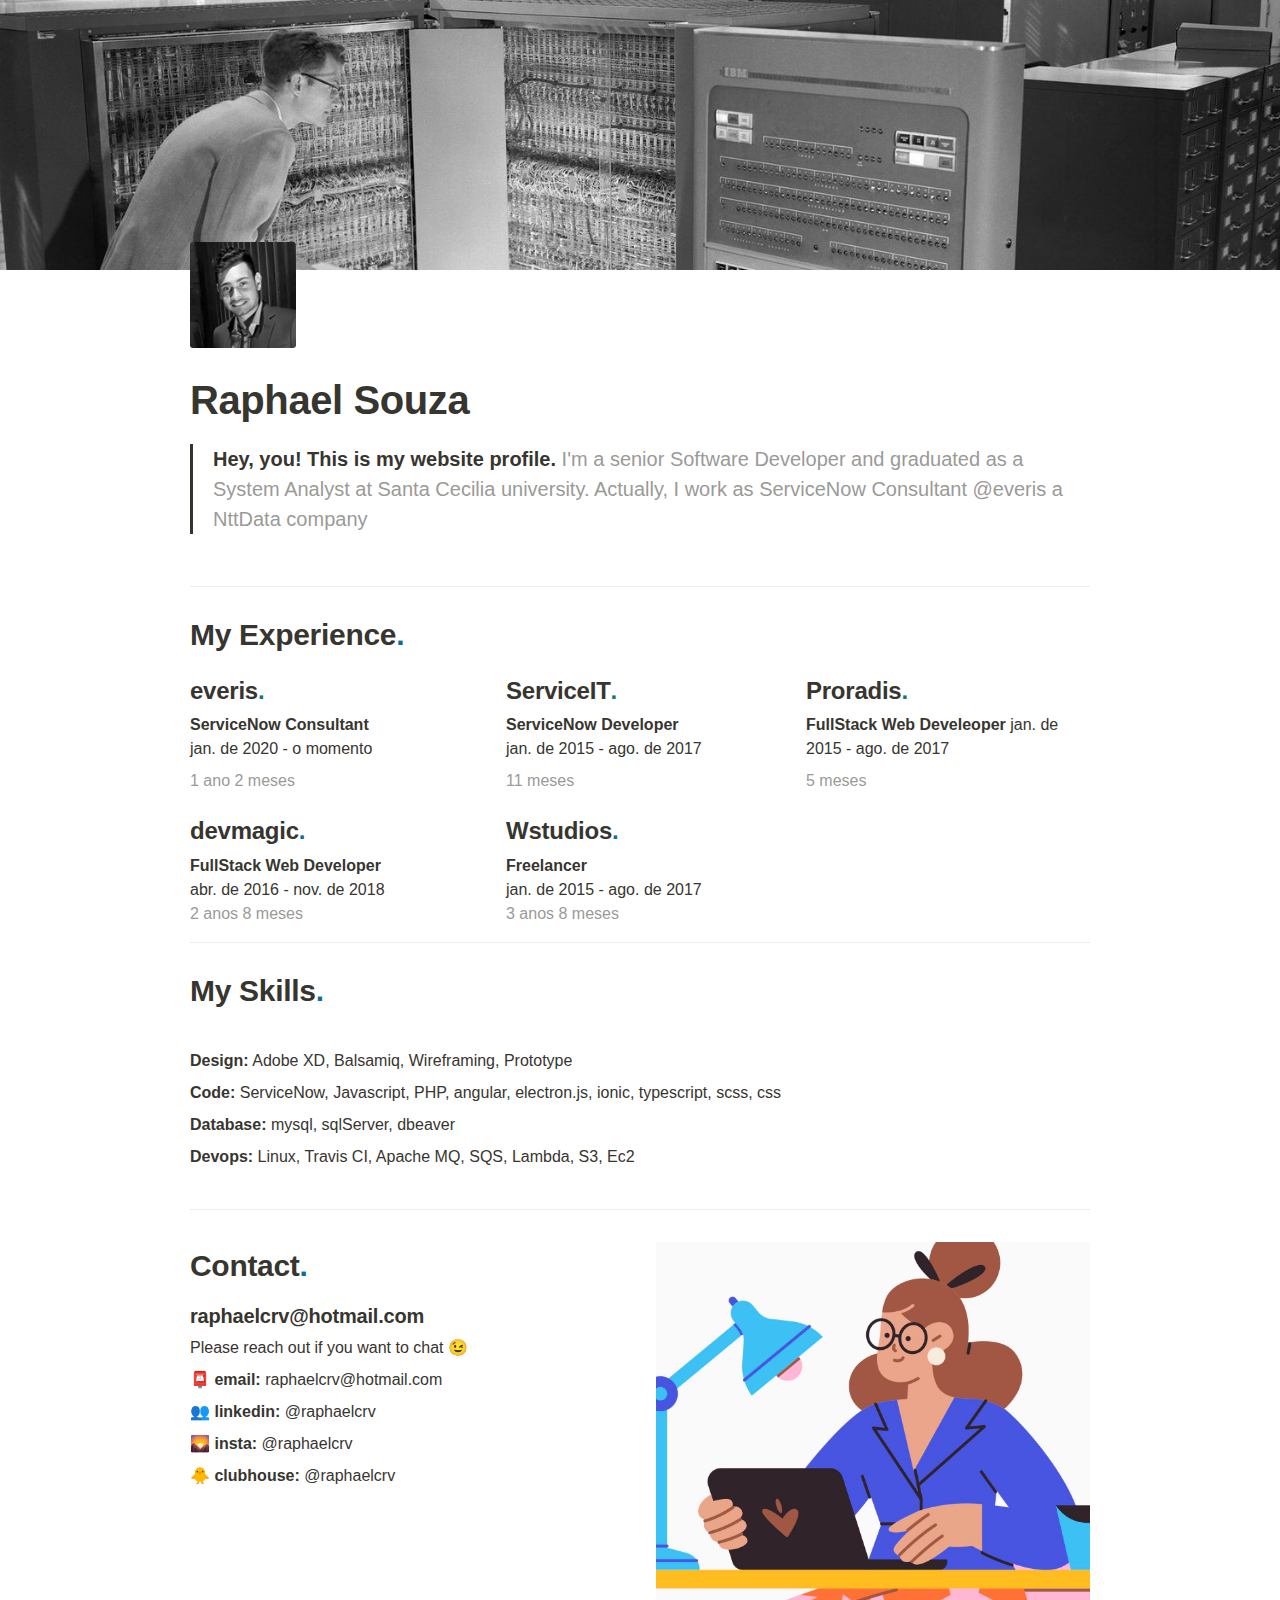
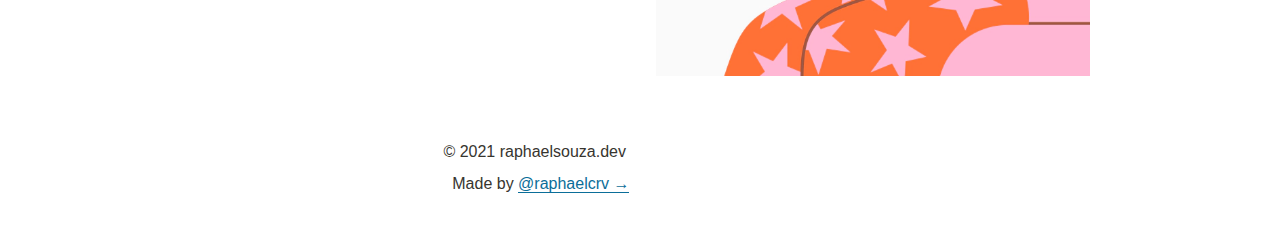
==== index.html @ facdfa5e "initial web portifolio" ====
<html><head><meta http-equiv="Content-Type" content="text/html; charset=utf-8"/><title>Raphael Souza</title><style>
/* webkit printing magic: print all background colors */
html {
	-webkit-print-color-adjust: exact;
}
* {
	box-sizing: border-box;
	-webkit-print-color-adjust: exact;
}

html,
body {
	margin: 0;
	padding: 0;
}
@media only screen {
	body {
		margin: 0 auto;
		/* max-width: 900px; */
		color: rgb(55, 53, 47);
	}
}

body {
	line-height: 1.5;
	white-space: pre-wrap;
}

a,
a.visited {
	color: inherit;
	text-decoration: underline;
}

.pdf-relative-link-path {
	font-size: 80%;
	color: #444;
}

h1,
h2,
h3 {
	letter-spacing: -0.01em;
	line-height: 1.2;
	font-weight: 600;
	margin-bottom: 0;
}

.page-title {
	font-size: 2.5rem;
	font-weight: 700;
	margin-top: 0;
	margin-bottom: 0.75em;
	max-width: 900px;
	margin: 0 auto;
}

h1 {
	font-size: 1.875rem;
	margin-top: 1.875rem;
}

h2 {
	font-size: 1.5rem;
	margin-top: 1.5rem;
}

h3 {
	font-size: 1.25rem;
	margin-top: 1.25rem;
}

.source {
	border: 1px solid #ddd;
	border-radius: 3px;
	padding: 1.5em;
	word-break: break-all;
}

.callout {
	border-radius: 3px;
	padding: 1rem;
}

figure {
	margin: 1.25em 0;
	page-break-inside: avoid;
}

figcaption {
	opacity: 0.5;
	font-size: 85%;
	margin-top: 0.5em;
}

mark {
	background-color: transparent;
}

.indented {
	padding-left: 1.5em;
}

hr {
	background: transparent;
	display: block;
	width: 100%;
	height: 1px;
	visibility: visible;
	border: none;
	border-bottom: 1px solid rgba(55, 53, 47, 0.09);
}

img {
	max-width: 100%;
}

@media only print {
	img {
		max-height: 100vh;
		object-fit: contain;
	}
}

@page {
	margin: 1in;
}

.collection-content {
	font-size: 0.875rem;
}

.column-list {
	display: flex;
	justify-content: space-between;
}

.column {
	padding: 0 1em;
}

.column:first-child {
	padding-left: 0;
}

.column:last-child {
	padding-right: 0;
}

.table_of_contents-item {
	display: block;
	font-size: 0.875rem;
	line-height: 1.3;
	padding: 0.125rem;
}

.table_of_contents-indent-1 {
	margin-left: 1.5rem;
}

.table_of_contents-indent-2 {
	margin-left: 3rem;
}

.table_of_contents-indent-3 {
	margin-left: 4.5rem;
}

.table_of_contents-link {
	text-decoration: none;
	opacity: 0.7;
	border-bottom: 1px solid rgba(55, 53, 47, 0.18);
}

table,
th,
td {
	border: 1px solid rgba(55, 53, 47, 0.09);
	border-collapse: collapse;
}

table {
	border-left: none;
	border-right: none;
}

th,
td {
	font-weight: normal;
	padding: 0.25em 0.5em;
	line-height: 1.5;
	min-height: 1.5em;
	text-align: left;
}

th {
	color: rgba(55, 53, 47, 0.6);
}

ol,
ul {
	margin: 0;
	margin-block-start: 0.6em;
	margin-block-end: 0.6em;
}

li > ol:first-child,
li > ul:first-child {
	margin-block-start: 0.6em;
}

ul > li {
	list-style: disc;
}

ul.to-do-list {
	text-indent: -1.7em;
}

ul.to-do-list > li {
	list-style: none;
}

.to-do-children-checked {
	text-decoration: line-through;
	opacity: 0.375;
}

ul.toggle > li {
	list-style: none;
}

ul {
	padding-inline-start: 1.7em;
}

ul > li {
	padding-left: 0.1em;
}

ol {
	padding-inline-start: 1.6em;
}

ol > li {
	padding-left: 0.2em;
}

.mono ol {
	padding-inline-start: 2em;
}

.mono ol > li {
	text-indent: -0.4em;
}

.toggle {
	padding-inline-start: 0em;
	list-style-type: none;
}

/* Indent toggle children */
.toggle > li > details {
	padding-left: 1.7em;
}

.toggle > li > details > summary {
	margin-left: -1.1em;
}

.selected-value {
	display: inline-block;
	padding: 0 0.5em;
	background: rgba(206, 205, 202, 0.5);
	border-radius: 3px;
	margin-right: 0.5em;
	margin-top: 0.3em;
	margin-bottom: 0.3em;
	white-space: nowrap;
}

.collection-title {
	display: inline-block;
	margin-right: 1em;
}

time {
	opacity: 0.5;
}

.icon {
	display: inline-block;
	max-width: 2.2em;
	max-height: 2.2em;
	text-decoration: none;
	vertical-align: text-bottom;
	margin-right: 0.5em;
}

img.icon {
	border-radius: 3px;
}

.user-icon {
	width: 1.5em;
	height: 1.5em;
	border-radius: 100%;
	margin-right: 0.5rem;
}

.user-icon-inner {
	font-size: 0.8em;
}

.text-icon {
	border: 1px solid #000;
	text-align: center;
}

.page-cover-image {
	display: block;
	object-fit: cover;
	width: 100%;
	height: 30vh;
}

.page-body{
	max-width: 900px;
	margin: 0 auto;
}

.page-header-icon {
	font-size: 3rem;
	margin-bottom: 1rem;
}

.page-header-icon-with-cover {
	margin-top: -0.72em;
	margin-left: 0.07em;
}

.page-header-icon img {
	border-radius: 3px;
}

.link-to-page {
	margin: 1em 0;
	padding: 0;
	border: none;
	font-weight: 500;
}

p > .user {
	opacity: 0.5;
}

td > .user,
td > time {
	white-space: nowrap;
}

input[type="checkbox"] {
	transform: scale(1.5);
	margin-right: 0.6em;
	vertical-align: middle;
}

p {
	margin-top: 0.5em;
	margin-bottom: 0.5em;
}

.image {
	border: none;
	margin: 1.5em 0;
	padding: 0;
	border-radius: 0;
	text-align: center;
}

.code,
code {
	background: rgba(135, 131, 120, 0.15);
	border-radius: 3px;
	padding: 0.2em 0.4em;
	border-radius: 3px;
	font-size: 85%;
	tab-size: 2;
}

code {
	color: #eb5757;
}

.code {
	padding: 1.5em 1em;
}

.code-wrap {
	white-space: pre-wrap;
	word-break: break-all;
}

.code > code {
	background: none;
	padding: 0;
	font-size: 100%;
	color: inherit;
}

blockquote {
	font-size: 1.25em;
	margin: 1em 0;
	padding-left: 1em;
	border-left: 3px solid rgb(55, 53, 47);
}

.bookmark {
	text-decoration: none;
	max-height: 8em;
	padding: 0;
	display: flex;
	width: 100%;
	align-items: stretch;
}

.bookmark-title {
	font-size: 0.85em;
	overflow: hidden;
	text-overflow: ellipsis;
	height: 1.75em;
	white-space: nowrap;
}

.bookmark-text {
	display: flex;
	flex-direction: column;
}

.bookmark-info {
	flex: 4 1 180px;
	padding: 12px 14px 14px;
	display: flex;
	flex-direction: column;
	justify-content: space-between;
}

.bookmark-image {
	width: 33%;
	flex: 1 1 180px;
	display: block;
	position: relative;
	object-fit: cover;
	border-radius: 1px;
}

.bookmark-description {
	color: rgba(55, 53, 47, 0.6);
	font-size: 0.75em;
	overflow: hidden;
	max-height: 4.5em;
	word-break: break-word;
}

.bookmark-href {
	font-size: 0.75em;
	margin-top: 0.25em;
}

.sans { font-family: -apple-system, BlinkMacSystemFont, "Segoe UI", Helvetica, "Apple Color Emoji", Arial, sans-serif, "Segoe UI Emoji", "Segoe UI Symbol"; }
.code { font-family: "SFMono-Regular", Consolas, "Liberation Mono", Menlo, Courier, monospace; }
.serif { font-family: Lyon-Text, Georgia, YuMincho, "Yu Mincho", "Hiragino Mincho ProN", "Hiragino Mincho Pro", "Songti TC", "Songti SC", "SimSun", "Nanum Myeongjo", NanumMyeongjo, Batang, serif; }
.mono { font-family: iawriter-mono, Nitti, Menlo, Courier, monospace; }
.pdf .sans { font-family: Inter, -apple-system, BlinkMacSystemFont, "Segoe UI", Helvetica, "Apple Color Emoji", Arial, sans-serif, "Segoe UI Emoji", "Segoe UI Symbol", 'Twemoji', 'Noto Color Emoji', 'Noto Sans CJK SC', 'Noto Sans CJK KR'; }

.pdf .code { font-family: Source Code Pro, "SFMono-Regular", Consolas, "Liberation Mono", Menlo, Courier, monospace, 'Twemoji', 'Noto Color Emoji', 'Noto Sans Mono CJK SC', 'Noto Sans Mono CJK KR'; }

.pdf .serif { font-family: PT Serif, Lyon-Text, Georgia, YuMincho, "Yu Mincho", "Hiragino Mincho ProN", "Hiragino Mincho Pro", "Songti TC", "Songti SC", "SimSun", "Nanum Myeongjo", NanumMyeongjo, Batang, serif, 'Twemoji', 'Noto Color Emoji', 'Noto Sans CJK SC', 'Noto Sans CJK KR'; }

.pdf .mono { font-family: PT Mono, iawriter-mono, Nitti, Menlo, Courier, monospace, 'Twemoji', 'Noto Color Emoji', 'Noto Sans Mono CJK SC', 'Noto Sans Mono CJK KR'; }

.highlight-default {
}
.highlight-gray {
	color: rgb(155,154,151);
}
.highlight-brown {
	color: rgb(100,71,58);
}
.highlight-orange {
	color: rgb(217,115,13);
}
.highlight-yellow {
	color: rgb(223,171,1);
}
.highlight-teal {
	color: rgb(15,123,108);
}
.highlight-blue {
	color: rgb(11,110,153);
}
.highlight-purple {
	color: rgb(105,64,165);
}
.highlight-pink {
	color: rgb(173,26,114);
}
.highlight-red {
	color: rgb(224,62,62);
}
.highlight-gray_background {
	background: rgb(235,236,237);
}
.highlight-brown_background {
	background: rgb(233,229,227);
}
.highlight-orange_background {
	background: rgb(250,235,221);
}
.highlight-yellow_background {
	background: rgb(251,243,219);
}
.highlight-teal_background {
	background: rgb(221,237,234);
}
.highlight-blue_background {
	background: rgb(221,235,241);
}
.highlight-purple_background {
	background: rgb(234,228,242);
}
.highlight-pink_background {
	background: rgb(244,223,235);
}
.highlight-red_background {
	background: rgb(251,228,228);
}
.block-color-default {
	color: inherit;
	fill: inherit;
}
.block-color-gray {
	color: rgba(55, 53, 47, 0.6);
	fill: rgba(55, 53, 47, 0.6);
}
.block-color-brown {
	color: rgb(100,71,58);
	fill: rgb(100,71,58);
}
.block-color-orange {
	color: rgb(217,115,13);
	fill: rgb(217,115,13);
}
.block-color-yellow {
	color: rgb(223,171,1);
	fill: rgb(223,171,1);
}
.block-color-teal {
	color: rgb(15,123,108);
	fill: rgb(15,123,108);
}
.block-color-blue {
	color: rgb(11,110,153);
	fill: rgb(11,110,153);
}
.block-color-purple {
	color: rgb(105,64,165);
	fill: rgb(105,64,165);
}
.block-color-pink {
	color: rgb(173,26,114);
	fill: rgb(173,26,114);
}
.block-color-red {
	color: rgb(224,62,62);
	fill: rgb(224,62,62);
}
.block-color-gray_background {
	background: rgb(235,236,237);
}
.block-color-brown_background {
	background: rgb(233,229,227);
}
.block-color-orange_background {
	background: rgb(250,235,221);
}
.block-color-yellow_background {
	background: rgb(251,243,219);
}
.block-color-teal_background {
	background: rgb(221,237,234);
}
.block-color-blue_background {
	background: rgb(221,235,241);
}
.block-color-purple_background {
	background: rgb(234,228,242);
}
.block-color-pink_background {
	background: rgb(244,223,235);
}
.block-color-red_background {
	background: rgb(251,228,228);
}
.select-value-color-default { background-color: rgba(206,205,202,0.5); }
.select-value-color-gray { background-color: rgba(155,154,151, 0.4); }
.select-value-color-brown { background-color: rgba(140,46,0,0.2); }
.select-value-color-orange { background-color: rgba(245,93,0,0.2); }
.select-value-color-yellow { background-color: rgba(233,168,0,0.2); }
.select-value-color-green { background-color: rgba(0,135,107,0.2); }
.select-value-color-blue { background-color: rgba(0,120,223,0.2); }
.select-value-color-purple { background-color: rgba(103,36,222,0.2); }
.select-value-color-pink { background-color: rgba(221,0,129,0.2); }
.select-value-color-red { background-color: rgba(255,0,26,0.2); }

.checkbox {
	display: inline-flex;
	vertical-align: text-bottom;
	width: 16;
	height: 16;
	background-size: 16px;
	margin-left: 2px;
	margin-right: 5px;
}

.checkbox-on {
	background-image: url("data:image/svg+xml;charset=UTF-8,%3Csvg%20width%3D%2216%22%20height%3D%2216%22%20viewBox%3D%220%200%2016%2016%22%20fill%3D%22none%22%20xmlns%3D%22http%3A%2F%2Fwww.w3.org%2F2000%2Fsvg%22%3E%0A%3Crect%20width%3D%2216%22%20height%3D%2216%22%20fill%3D%22%2358A9D7%22%2F%3E%0A%3Cpath%20d%3D%22M6.71429%2012.2852L14%204.9995L12.7143%203.71436L6.71429%209.71378L3.28571%206.2831L2%207.57092L6.71429%2012.2852Z%22%20fill%3D%22white%22%2F%3E%0A%3C%2Fsvg%3E");
}

.checkbox-off {
	background-image: url("data:image/svg+xml;charset=UTF-8,%3Csvg%20width%3D%2216%22%20height%3D%2216%22%20viewBox%3D%220%200%2016%2016%22%20fill%3D%22none%22%20xmlns%3D%22http%3A%2F%2Fwww.w3.org%2F2000%2Fsvg%22%3E%0A%3Crect%20x%3D%220.75%22%20y%3D%220.75%22%20width%3D%2214.5%22%20height%3D%2214.5%22%20fill%3D%22white%22%20stroke%3D%22%2336352F%22%20stroke-width%3D%221.5%22%2F%3E%0A%3C%2Fsvg%3E");
}
	
</style></head><body><article id="c74495aa-a336-44e1-9e9e-ff9897c27b2d" class="page sans"><header><img class="page-cover-image" src="nasa_ibm_type_704.jpg" style="object-position:center 6.999999999999995%"/><div class="page-header-icon page-header-icon-with-cover" style=" max-width: 900px; margin: 0 auto; position: relative; top: -28px; "><img class="icon" src="0.jpg"/></div><h1 class="page-title">Raphael Souza</h1></header><div class="page-body"><blockquote id="015caa42-d46e-4901-9c94-0733ce898b63" class=""><strong>Hey, you! This is my website profile.</strong><mark class="highlight-gray"> I&#x27;m a senior Software Developer and graduated as a System Analyst at Santa Cecilia university. Actually, I work as ServiceNow Consultant @everis a NttData company</mark></blockquote><p id="02f3bef1-db7f-43d2-8651-4352da7a0eab" class="">
</p><hr id="a2b673f3-027b-468e-9a28-218b5d6b1bd1"/><h1 id="b8436bfa-a2e8-4adb-9ef1-ad50b7104b2d" class=""><strong>My Experience</strong><mark class="highlight-blue"><strong>.</strong></mark></h1><div id="6f38c0fe-c24c-4c82-987a-ebf7d8c6b43f" class="column-list"><div id="5c99a2df-9971-4063-b6d9-410f4d5fbc39" style="width:33.33333333333333%" class="column"><h2 id="8ae82557-45ef-42a7-94e6-8c443c207fae" class="">everis<mark class="highlight-teal">.</mark></h2><p id="5443c064-a943-47ec-8d76-f4001ad88922" class=""><strong>ServiceNow Consultant
</strong>jan. de 2020 - o momento</p><p id="2c553189-981f-4fcf-a676-a576fc330bbf" class=""><mark class="highlight-gray">1 ano 2 meses</mark></p><h2 id="2c53a38c-4026-4b72-975a-1e233c855b91" class="">devmagic<mark class="highlight-blue">.</mark></h2><p id="bfc1e237-2990-46ca-910b-c30a2f33bfc6" class=""><strong>FullStack Web Developer
</strong>abr. de 2016 - nov. de 2018
<mark class="highlight-gray">2 anos 8 meses</mark></p></div><div id="23e3d807-7666-4ae6-aabc-7c918c828239" style="width:33.33333333333333%" class="column"><h2 id="22e2d889-6211-4dfc-8afd-de0afba607b8" class="">ServiceIT<mark class="highlight-teal"><strong>.</strong></mark></h2><p id="7d35c713-cc4b-4924-986d-06e3a4e34341" class=""><strong>ServiceNow Developer
</strong>jan. de 2015 - ago. de 2017</p><p id="9f499d61-a5ae-41e1-9abd-a30401c96502" class=""><mark class="highlight-gray">11 meses </mark></p><h2 id="ea7c9aef-b13b-4d0f-8a1c-1ea5fbbeda22" class="">Wstudios<mark class="highlight-blue">.</mark></h2><p id="4a61a2c5-597b-4f67-b722-9cea4ce844e4" class=""><strong>Freelancer
</strong>jan. de 2015 - ago. de 2017
<mark class="highlight-gray">3 anos 8 meses </mark></p></div><div id="40571044-ce6e-404e-937c-7e381f2e47d9" style="width:33.33333333333336%" class="column"><h2 id="8a399f98-f3f5-461f-87a5-574d2431dcc1" class="">Proradis<mark class="highlight-teal">.</mark></h2><p id="8a686315-ddac-4f0b-a23c-d24d8837f4ce" class=""><strong>FullStack Web Develeoper </strong>jan. de 2015 - ago. de 2017</p><p id="a44e4606-f0c9-48cd-a42e-567cad9949d1" class=""><mark class="highlight-gray">5 meses </mark></p><p id="fb965cec-306a-44f2-b431-a67048c886cc" class="">
</p></div></div><hr id="f9a45c8d-5e3c-4675-a1b6-0ca48bf3be01"/><h1 id="7d4098a5-5a35-49bd-a6ca-9426c28b5f45" class=""><strong>My Skills</strong><mark class="highlight-blue"><strong>.</strong></mark></h1><p id="d503a184-9565-42d9-898e-a0da79d01f82" class="">
</p><p id="8b3e815a-a27a-47f2-a1c3-f24514b406b5" class=""><strong>Design:</strong> Adobe XD, Balsamiq, Wireframing, Prototype</p><p id="f3375cfe-7e1e-4630-90fd-2e38034fb513" class=""><strong>Code:</strong> ServiceNow, Javascript, PHP, angular, electron.js, ionic, typescript, scss, css</p><p id="1112da51-0208-4388-9a14-a8ed29993251" class=""><strong>Database: </strong>mysql, sqlServer, dbeaver</p><p id="db762a65-d14e-4f09-a021-83ab4acf83c1" class=""><strong>Devops:</strong> Linux, Travis CI, Apache MQ, SQS, Lambda, S3, Ec2</p><p id="1f0259b9-01ba-4639-9d4b-5931c5208728" class="">
</p><hr id="4e2a3819-fd73-445e-baff-a2b69ec4ab45"/><div id="0e334a0e-fbbc-467b-aede-caff8ece41b7" class="column-list"><div id="a341dec1-6f8c-4bdd-9fc5-7988c12582bb" style="width:50.000000000000014%" class="column"><h1 id="01403c34-e2db-4f29-b684-f8b2c85319bf" class="">Contact<mark class="highlight-blue">.</mark></h1><h3 id="71192d21-19d5-4eac-8bba-84b812cb64f8" class="">raphaelcrv@hotmail.com</h3><p id="c0f959a6-75aa-4f74-8112-57cc5ab333dc" class="">Please reach out if you want to chat 😉</p><p id="b90f31ce-216c-4725-8060-6a2a427f6cc2" class="">📮 <strong>email:</strong> raphaelcrv@hotmail.com</p><p id="bf774d1f-5064-4a06-ab70-b3a7ff97cf0e" class="">👥 <strong>linkedin:</strong> @raphaelcrv</p><p id="237ecdbf-73ec-4669-80b6-1b310365e1c1" class="">🌄 <strong>insta: </strong>@raphaelcrv</p><p id="a3f7ffb2-cab9-4800-bda1-7eced91bf2e8" class="">🐥 <strong>clubhouse: </strong>@raphaelcrv</p><p id="df6a0026-9bfa-4ebb-bf06-f1e61ec393ad" class="">
</p></div><div id="bbade851-60e8-4dfd-9b0d-d4a5a139f424" style="width:50%" class="column"><figure id="4b1fbe08-45b4-4bb6-a4ab-a47a7a40567d" class="image"><a target="_blank" href="Untitled.png"><img style="width:640px" src="Untitled.png"/></a></figure></div></div><p id="ec2a22dd-1829-4051-9682-bc75e55dc008" class="">
</p><p id="2b73c1c0-5616-40fe-b346-40db7bb42329" class="">                                                         © 2021 raphaelsouza.dev</p><p id="96a2c790-b650-4850-bb86-65741fb98705" class="">                                                           Made by <mark class="highlight-blue"><span style="border-bottom:0.05em solid">@raphaelcrv →</span></mark></p><p id="0a33bd40-efd7-4da8-9290-1977e529a8c3" class="">
</p></div></article></body></html>
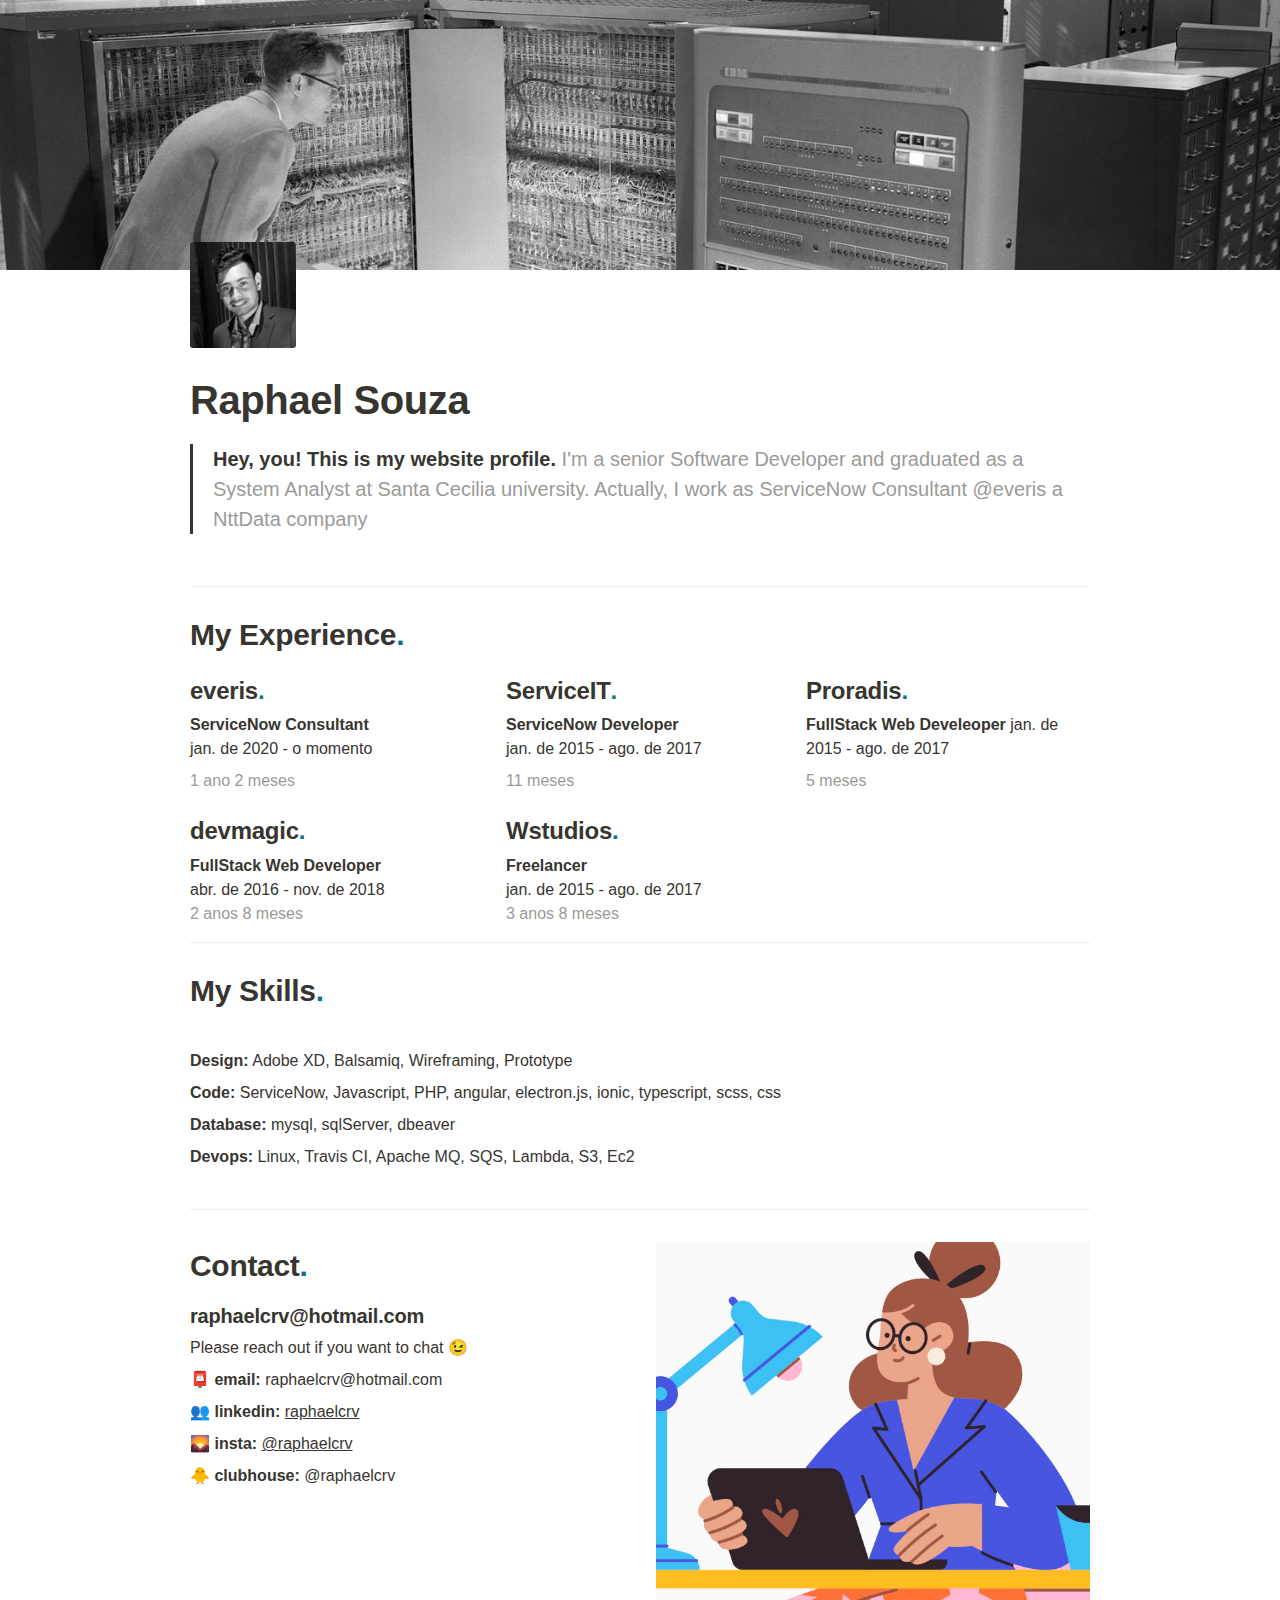
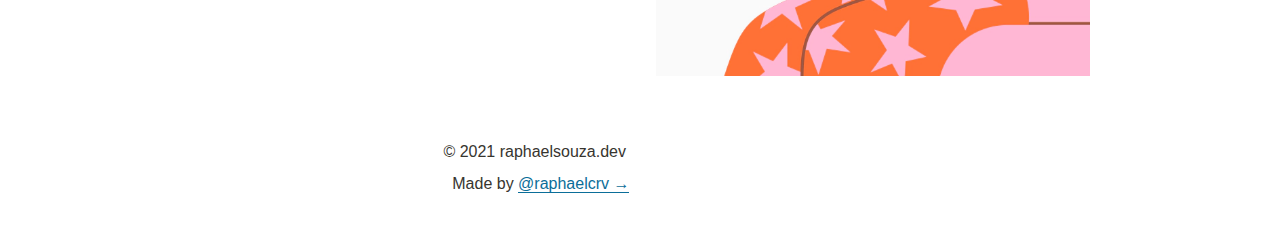
==== commit 2813a44c: "universo-cloud" ====
--- a/index.html
+++ b/index.html
@@ -1,637 +1,9 @@
-<html><head><meta http-equiv="Content-Type" content="text/html; charset=utf-8"/><title>Raphael Souza</title><style>
-/* webkit printing magic: print all background colors */
-html {
-	-webkit-print-color-adjust: exact;
-}
-* {
-	box-sizing: border-box;
-	-webkit-print-color-adjust: exact;
-}
-
-html,
-body {
-	margin: 0;
-	padding: 0;
-}
-@media only screen {
-	body {
-		margin: 0 auto;
-		/* max-width: 900px; */
-		color: rgb(55, 53, 47);
-	}
-}
-
-body {
-	line-height: 1.5;
-	white-space: pre-wrap;
-}
-
-a,
-a.visited {
-	color: inherit;
-	text-decoration: underline;
-}
-
-.pdf-relative-link-path {
-	font-size: 80%;
-	color: #444;
-}
-
-h1,
-h2,
-h3 {
-	letter-spacing: -0.01em;
-	line-height: 1.2;
-	font-weight: 600;
-	margin-bottom: 0;
-}
-
-.page-title {
-	font-size: 2.5rem;
-	font-weight: 700;
-	margin-top: 0;
-	margin-bottom: 0.75em;
-	max-width: 900px;
-	margin: 0 auto;
-}
-
-h1 {
-	font-size: 1.875rem;
-	margin-top: 1.875rem;
-}
-
-h2 {
-	font-size: 1.5rem;
-	margin-top: 1.5rem;
-}
-
-h3 {
-	font-size: 1.25rem;
-	margin-top: 1.25rem;
-}
-
-.source {
-	border: 1px solid #ddd;
-	border-radius: 3px;
-	padding: 1.5em;
-	word-break: break-all;
-}
-
-.callout {
-	border-radius: 3px;
-	padding: 1rem;
-}
-
-figure {
-	margin: 1.25em 0;
-	page-break-inside: avoid;
-}
-
-figcaption {
-	opacity: 0.5;
-	font-size: 85%;
-	margin-top: 0.5em;
-}
-
-mark {
-	background-color: transparent;
-}
-
-.indented {
-	padding-left: 1.5em;
-}
-
-hr {
-	background: transparent;
-	display: block;
-	width: 100%;
-	height: 1px;
-	visibility: visible;
-	border: none;
-	border-bottom: 1px solid rgba(55, 53, 47, 0.09);
-}
-
-img {
-	max-width: 100%;
-}
-
-@media only print {
-	img {
-		max-height: 100vh;
-		object-fit: contain;
-	}
-}
-
-@page {
-	margin: 1in;
-}
-
-.collection-content {
-	font-size: 0.875rem;
-}
-
-.column-list {
-	display: flex;
-	justify-content: space-between;
-}
-
-.column {
-	padding: 0 1em;
-}
-
-.column:first-child {
-	padding-left: 0;
-}
-
-.column:last-child {
-	padding-right: 0;
-}
-
-.table_of_contents-item {
-	display: block;
-	font-size: 0.875rem;
-	line-height: 1.3;
-	padding: 0.125rem;
-}
-
-.table_of_contents-indent-1 {
-	margin-left: 1.5rem;
-}
-
-.table_of_contents-indent-2 {
-	margin-left: 3rem;
-}
-
-.table_of_contents-indent-3 {
-	margin-left: 4.5rem;
-}
-
-.table_of_contents-link {
-	text-decoration: none;
-	opacity: 0.7;
-	border-bottom: 1px solid rgba(55, 53, 47, 0.18);
-}
-
-table,
-th,
-td {
-	border: 1px solid rgba(55, 53, 47, 0.09);
-	border-collapse: collapse;
-}
-
-table {
-	border-left: none;
-	border-right: none;
-}
-
-th,
-td {
-	font-weight: normal;
-	padding: 0.25em 0.5em;
-	line-height: 1.5;
-	min-height: 1.5em;
-	text-align: left;
-}
-
-th {
-	color: rgba(55, 53, 47, 0.6);
-}
-
-ol,
-ul {
-	margin: 0;
-	margin-block-start: 0.6em;
-	margin-block-end: 0.6em;
-}
-
-li > ol:first-child,
-li > ul:first-child {
-	margin-block-start: 0.6em;
-}
-
-ul > li {
-	list-style: disc;
-}
-
-ul.to-do-list {
-	text-indent: -1.7em;
-}
-
-ul.to-do-list > li {
-	list-style: none;
-}
-
-.to-do-children-checked {
-	text-decoration: line-through;
-	opacity: 0.375;
-}
-
-ul.toggle > li {
-	list-style: none;
-}
-
-ul {
-	padding-inline-start: 1.7em;
-}
-
-ul > li {
-	padding-left: 0.1em;
-}
-
-ol {
-	padding-inline-start: 1.6em;
-}
-
-ol > li {
-	padding-left: 0.2em;
-}
-
-.mono ol {
-	padding-inline-start: 2em;
-}
-
-.mono ol > li {
-	text-indent: -0.4em;
-}
-
-.toggle {
-	padding-inline-start: 0em;
-	list-style-type: none;
-}
-
-/* Indent toggle children */
-.toggle > li > details {
-	padding-left: 1.7em;
-}
-
-.toggle > li > details > summary {
-	margin-left: -1.1em;
-}
-
-.selected-value {
-	display: inline-block;
-	padding: 0 0.5em;
-	background: rgba(206, 205, 202, 0.5);
-	border-radius: 3px;
-	margin-right: 0.5em;
-	margin-top: 0.3em;
-	margin-bottom: 0.3em;
-	white-space: nowrap;
-}
-
-.collection-title {
-	display: inline-block;
-	margin-right: 1em;
-}
-
-time {
-	opacity: 0.5;
-}
-
-.icon {
-	display: inline-block;
-	max-width: 2.2em;
-	max-height: 2.2em;
-	text-decoration: none;
-	vertical-align: text-bottom;
-	margin-right: 0.5em;
-}
-
-img.icon {
-	border-radius: 3px;
-}
-
-.user-icon {
-	width: 1.5em;
-	height: 1.5em;
-	border-radius: 100%;
-	margin-right: 0.5rem;
-}
-
-.user-icon-inner {
-	font-size: 0.8em;
-}
-
-.text-icon {
-	border: 1px solid #000;
-	text-align: center;
-}
-
-.page-cover-image {
-	display: block;
-	object-fit: cover;
-	width: 100%;
-	height: 30vh;
-}
-
-.page-body{
-	max-width: 900px;
-	margin: 0 auto;
-}
-
-.page-header-icon {
-	font-size: 3rem;
-	margin-bottom: 1rem;
-}
-
-.page-header-icon-with-cover {
-	margin-top: -0.72em;
-	margin-left: 0.07em;
-}
-
-.page-header-icon img {
-	border-radius: 3px;
-}
-
-.link-to-page {
-	margin: 1em 0;
-	padding: 0;
-	border: none;
-	font-weight: 500;
-}
-
-p > .user {
-	opacity: 0.5;
-}
-
-td > .user,
-td > time {
-	white-space: nowrap;
-}
-
-input[type="checkbox"] {
-	transform: scale(1.5);
-	margin-right: 0.6em;
-	vertical-align: middle;
-}
-
-p {
-	margin-top: 0.5em;
-	margin-bottom: 0.5em;
-}
-
-.image {
-	border: none;
-	margin: 1.5em 0;
-	padding: 0;
-	border-radius: 0;
-	text-align: center;
-}
-
-.code,
-code {
-	background: rgba(135, 131, 120, 0.15);
-	border-radius: 3px;
-	padding: 0.2em 0.4em;
-	border-radius: 3px;
-	font-size: 85%;
-	tab-size: 2;
-}
-
-code {
-	color: #eb5757;
-}
-
-.code {
-	padding: 1.5em 1em;
-}
-
-.code-wrap {
-	white-space: pre-wrap;
-	word-break: break-all;
-}
-
-.code > code {
-	background: none;
-	padding: 0;
-	font-size: 100%;
-	color: inherit;
-}
-
-blockquote {
-	font-size: 1.25em;
-	margin: 1em 0;
-	padding-left: 1em;
-	border-left: 3px solid rgb(55, 53, 47);
-}
-
-.bookmark {
-	text-decoration: none;
-	max-height: 8em;
-	padding: 0;
-	display: flex;
-	width: 100%;
-	align-items: stretch;
-}
-
-.bookmark-title {
-	font-size: 0.85em;
-	overflow: hidden;
-	text-overflow: ellipsis;
-	height: 1.75em;
-	white-space: nowrap;
-}
-
-.bookmark-text {
-	display: flex;
-	flex-direction: column;
-}
-
-.bookmark-info {
-	flex: 4 1 180px;
-	padding: 12px 14px 14px;
-	display: flex;
-	flex-direction: column;
-	justify-content: space-between;
-}
-
-.bookmark-image {
-	width: 33%;
-	flex: 1 1 180px;
-	display: block;
-	position: relative;
-	object-fit: cover;
-	border-radius: 1px;
-}
-
-.bookmark-description {
-	color: rgba(55, 53, 47, 0.6);
-	font-size: 0.75em;
-	overflow: hidden;
-	max-height: 4.5em;
-	word-break: break-word;
-}
-
-.bookmark-href {
-	font-size: 0.75em;
-	margin-top: 0.25em;
-}
-
-.sans { font-family: -apple-system, BlinkMacSystemFont, "Segoe UI", Helvetica, "Apple Color Emoji", Arial, sans-serif, "Segoe UI Emoji", "Segoe UI Symbol"; }
-.code { font-family: "SFMono-Regular", Consolas, "Liberation Mono", Menlo, Courier, monospace; }
-.serif { font-family: Lyon-Text, Georgia, YuMincho, "Yu Mincho", "Hiragino Mincho ProN", "Hiragino Mincho Pro", "Songti TC", "Songti SC", "SimSun", "Nanum Myeongjo", NanumMyeongjo, Batang, serif; }
-.mono { font-family: iawriter-mono, Nitti, Menlo, Courier, monospace; }
-.pdf .sans { font-family: Inter, -apple-system, BlinkMacSystemFont, "Segoe UI", Helvetica, "Apple Color Emoji", Arial, sans-serif, "Segoe UI Emoji", "Segoe UI Symbol", 'Twemoji', 'Noto Color Emoji', 'Noto Sans CJK SC', 'Noto Sans CJK KR'; }
-
-.pdf .code { font-family: Source Code Pro, "SFMono-Regular", Consolas, "Liberation Mono", Menlo, Courier, monospace, 'Twemoji', 'Noto Color Emoji', 'Noto Sans Mono CJK SC', 'Noto Sans Mono CJK KR'; }
-
-.pdf .serif { font-family: PT Serif, Lyon-Text, Georgia, YuMincho, "Yu Mincho", "Hiragino Mincho ProN", "Hiragino Mincho Pro", "Songti TC", "Songti SC", "SimSun", "Nanum Myeongjo", NanumMyeongjo, Batang, serif, 'Twemoji', 'Noto Color Emoji', 'Noto Sans CJK SC', 'Noto Sans CJK KR'; }
-
-.pdf .mono { font-family: PT Mono, iawriter-mono, Nitti, Menlo, Courier, monospace, 'Twemoji', 'Noto Color Emoji', 'Noto Sans Mono CJK SC', 'Noto Sans Mono CJK KR'; }
-
-.highlight-default {
-}
-.highlight-gray {
-	color: rgb(155,154,151);
-}
-.highlight-brown {
-	color: rgb(100,71,58);
-}
-.highlight-orange {
-	color: rgb(217,115,13);
-}
-.highlight-yellow {
-	color: rgb(223,171,1);
-}
-.highlight-teal {
-	color: rgb(15,123,108);
-}
-.highlight-blue {
-	color: rgb(11,110,153);
-}
-.highlight-purple {
-	color: rgb(105,64,165);
-}
-.highlight-pink {
-	color: rgb(173,26,114);
-}
-.highlight-red {
-	color: rgb(224,62,62);
-}
-.highlight-gray_background {
-	background: rgb(235,236,237);
-}
-.highlight-brown_background {
-	background: rgb(233,229,227);
-}
-.highlight-orange_background {
-	background: rgb(250,235,221);
-}
-.highlight-yellow_background {
-	background: rgb(251,243,219);
-}
-.highlight-teal_background {
-	background: rgb(221,237,234);
-}
-.highlight-blue_background {
-	background: rgb(221,235,241);
-}
-.highlight-purple_background {
-	background: rgb(234,228,242);
-}
-.highlight-pink_background {
-	background: rgb(244,223,235);
-}
-.highlight-red_background {
-	background: rgb(251,228,228);
-}
-.block-color-default {
-	color: inherit;
-	fill: inherit;
-}
-.block-color-gray {
-	color: rgba(55, 53, 47, 0.6);
-	fill: rgba(55, 53, 47, 0.6);
-}
-.block-color-brown {
-	color: rgb(100,71,58);
-	fill: rgb(100,71,58);
-}
-.block-color-orange {
-	color: rgb(217,115,13);
-	fill: rgb(217,115,13);
-}
-.block-color-yellow {
-	color: rgb(223,171,1);
-	fill: rgb(223,171,1);
-}
-.block-color-teal {
-	color: rgb(15,123,108);
-	fill: rgb(15,123,108);
-}
-.block-color-blue {
-	color: rgb(11,110,153);
-	fill: rgb(11,110,153);
-}
-.block-color-purple {
-	color: rgb(105,64,165);
-	fill: rgb(105,64,165);
-}
-.block-color-pink {
-	color: rgb(173,26,114);
-	fill: rgb(173,26,114);
-}
-.block-color-red {
-	color: rgb(224,62,62);
-	fill: rgb(224,62,62);
-}
-.block-color-gray_background {
-	background: rgb(235,236,237);
-}
-.block-color-brown_background {
-	background: rgb(233,229,227);
-}
-.block-color-orange_background {
-	background: rgb(250,235,221);
-}
-.block-color-yellow_background {
-	background: rgb(251,243,219);
-}
-.block-color-teal_background {
-	background: rgb(221,237,234);
-}
-.block-color-blue_background {
-	background: rgb(221,235,241);
-}
-.block-color-purple_background {
-	background: rgb(234,228,242);
-}
-.block-color-pink_background {
-	background: rgb(244,223,235);
-}
-.block-color-red_background {
-	background: rgb(251,228,228);
-}
-.select-value-color-default { background-color: rgba(206,205,202,0.5); }
-.select-value-color-gray { background-color: rgba(155,154,151, 0.4); }
-.select-value-color-brown { background-color: rgba(140,46,0,0.2); }
-.select-value-color-orange { background-color: rgba(245,93,0,0.2); }
-.select-value-color-yellow { background-color: rgba(233,168,0,0.2); }
-.select-value-color-green { background-color: rgba(0,135,107,0.2); }
-.select-value-color-blue { background-color: rgba(0,120,223,0.2); }
-.select-value-color-purple { background-color: rgba(103,36,222,0.2); }
-.select-value-color-pink { background-color: rgba(221,0,129,0.2); }
-.select-value-color-red { background-color: rgba(255,0,26,0.2); }
-
-.checkbox {
-	display: inline-flex;
-	vertical-align: text-bottom;
-	width: 16;
-	height: 16;
-	background-size: 16px;
-	margin-left: 2px;
-	margin-right: 5px;
-}
-
-.checkbox-on {
-	background-image: url("data:image/svg+xml;charset=UTF-8,%3Csvg%20width%3D%2216%22%20height%3D%2216%22%20viewBox%3D%220%200%2016%2016%22%20fill%3D%22none%22%20xmlns%3D%22http%3A%2F%2Fwww.w3.org%2F2000%2Fsvg%22%3E%0A%3Crect%20width%3D%2216%22%20height%3D%2216%22%20fill%3D%22%2358A9D7%22%2F%3E%0A%3Cpath%20d%3D%22M6.71429%2012.2852L14%204.9995L12.7143%203.71436L6.71429%209.71378L3.28571%206.2831L2%207.57092L6.71429%2012.2852Z%22%20fill%3D%22white%22%2F%3E%0A%3C%2Fsvg%3E");
-}
-
-.checkbox-off {
-	background-image: url("data:image/svg+xml;charset=UTF-8,%3Csvg%20width%3D%2216%22%20height%3D%2216%22%20viewBox%3D%220%200%2016%2016%22%20fill%3D%22none%22%20xmlns%3D%22http%3A%2F%2Fwww.w3.org%2F2000%2Fsvg%22%3E%0A%3Crect%20x%3D%220.75%22%20y%3D%220.75%22%20width%3D%2214.5%22%20height%3D%2214.5%22%20fill%3D%22white%22%20stroke%3D%22%2336352F%22%20stroke-width%3D%221.5%22%2F%3E%0A%3C%2Fsvg%3E");
-}
-	
-</style></head><body><article id="c74495aa-a336-44e1-9e9e-ff9897c27b2d" class="page sans"><header><img class="page-cover-image" src="nasa_ibm_type_704.jpg" style="object-position:center 6.999999999999995%"/><div class="page-header-icon page-header-icon-with-cover" style=" max-width: 900px; margin: 0 auto; position: relative; top: -28px; "><img class="icon" src="0.jpg"/></div><h1 class="page-title">Raphael Souza</h1></header><div class="page-body"><blockquote id="015caa42-d46e-4901-9c94-0733ce898b63" class=""><strong>Hey, you! This is my website profile.</strong><mark class="highlight-gray"> I&#x27;m a senior Software Developer and graduated as a System Analyst at Santa Cecilia university. Actually, I work as ServiceNow Consultant @everis a NttData company</mark></blockquote><p id="02f3bef1-db7f-43d2-8651-4352da7a0eab" class="">
+<html>
+<head>
+<meta http-equiv="Content-Type" content="text/html; charset=utf-8"/>
+<title>Raphael Souza</title>
+<link rel="stylesheet" href="style.css">
+</head><body><article id="c74495aa-a336-44e1-9e9e-ff9897c27b2d" class="page sans"><header><img class="page-cover-image" src="nasa_ibm_type_704.jpg" style="object-position:center 6.999999999999995%"/><div class="page-header-icon page-header-icon-with-cover" style=" max-width: 900px; margin: 0 auto; position: relative; top: -28px; "><img class="icon" src="0.jpg"/></div><h1 class="page-title">Raphael Souza</h1></header><div class="page-body"><blockquote id="015caa42-d46e-4901-9c94-0733ce898b63" class=""><strong>Hey, you! This is my website profile.</strong><mark class="highlight-gray"> I&#x27;m a senior Software Developer and graduated as a System Analyst at Santa Cecilia university. Actually, I work as ServiceNow Consultant @everis a NttData company</mark></blockquote><p id="02f3bef1-db7f-43d2-8651-4352da7a0eab" class="">
 </p><hr id="a2b673f3-027b-468e-9a28-218b5d6b1bd1"/><h1 id="b8436bfa-a2e8-4adb-9ef1-ad50b7104b2d" class=""><strong>My Experience</strong><mark class="highlight-blue"><strong>.</strong></mark></h1><div id="6f38c0fe-c24c-4c82-987a-ebf7d8c6b43f" class="column-list"><div id="5c99a2df-9971-4063-b6d9-410f4d5fbc39" style="width:33.33333333333333%" class="column"><h2 id="8ae82557-45ef-42a7-94e6-8c443c207fae" class="">everis<mark class="highlight-teal">.</mark></h2><p id="5443c064-a943-47ec-8d76-f4001ad88922" class=""><strong>ServiceNow Consultant
 </strong>jan. de 2020 - o momento</p><p id="2c553189-981f-4fcf-a676-a576fc330bbf" class=""><mark class="highlight-gray">1 ano 2 meses</mark></p><h2 id="2c53a38c-4026-4b72-975a-1e233c855b91" class="">devmagic<mark class="highlight-blue">.</mark></h2><p id="bfc1e237-2990-46ca-910b-c30a2f33bfc6" class=""><strong>FullStack Web Developer
 </strong>abr. de 2016 - nov. de 2018
@@ -641,7 +13,7 @@
 <mark class="highlight-gray">3 anos 8 meses </mark></p></div><div id="40571044-ce6e-404e-937c-7e381f2e47d9" style="width:33.33333333333336%" class="column"><h2 id="8a399f98-f3f5-461f-87a5-574d2431dcc1" class="">Proradis<mark class="highlight-teal">.</mark></h2><p id="8a686315-ddac-4f0b-a23c-d24d8837f4ce" class=""><strong>FullStack Web Develeoper </strong>jan. de 2015 - ago. de 2017</p><p id="a44e4606-f0c9-48cd-a42e-567cad9949d1" class=""><mark class="highlight-gray">5 meses </mark></p><p id="fb965cec-306a-44f2-b431-a67048c886cc" class="">
 </p></div></div><hr id="f9a45c8d-5e3c-4675-a1b6-0ca48bf3be01"/><h1 id="7d4098a5-5a35-49bd-a6ca-9426c28b5f45" class=""><strong>My Skills</strong><mark class="highlight-blue"><strong>.</strong></mark></h1><p id="d503a184-9565-42d9-898e-a0da79d01f82" class="">
 </p><p id="8b3e815a-a27a-47f2-a1c3-f24514b406b5" class=""><strong>Design:</strong> Adobe XD, Balsamiq, Wireframing, Prototype</p><p id="f3375cfe-7e1e-4630-90fd-2e38034fb513" class=""><strong>Code:</strong> ServiceNow, Javascript, PHP, angular, electron.js, ionic, typescript, scss, css</p><p id="1112da51-0208-4388-9a14-a8ed29993251" class=""><strong>Database: </strong>mysql, sqlServer, dbeaver</p><p id="db762a65-d14e-4f09-a021-83ab4acf83c1" class=""><strong>Devops:</strong> Linux, Travis CI, Apache MQ, SQS, Lambda, S3, Ec2</p><p id="1f0259b9-01ba-4639-9d4b-5931c5208728" class="">
-</p><hr id="4e2a3819-fd73-445e-baff-a2b69ec4ab45"/><div id="0e334a0e-fbbc-467b-aede-caff8ece41b7" class="column-list"><div id="a341dec1-6f8c-4bdd-9fc5-7988c12582bb" style="width:50.000000000000014%" class="column"><h1 id="01403c34-e2db-4f29-b684-f8b2c85319bf" class="">Contact<mark class="highlight-blue">.</mark></h1><h3 id="71192d21-19d5-4eac-8bba-84b812cb64f8" class="">raphaelcrv@hotmail.com</h3><p id="c0f959a6-75aa-4f74-8112-57cc5ab333dc" class="">Please reach out if you want to chat 😉</p><p id="b90f31ce-216c-4725-8060-6a2a427f6cc2" class="">📮 <strong>email:</strong> raphaelcrv@hotmail.com</p><p id="bf774d1f-5064-4a06-ab70-b3a7ff97cf0e" class="">👥 <strong>linkedin:</strong> @raphaelcrv</p><p id="237ecdbf-73ec-4669-80b6-1b310365e1c1" class="">🌄 <strong>insta: </strong>@raphaelcrv</p><p id="a3f7ffb2-cab9-4800-bda1-7eced91bf2e8" class="">🐥 <strong>clubhouse: </strong>@raphaelcrv</p><p id="df6a0026-9bfa-4ebb-bf06-f1e61ec393ad" class="">
+</p><hr id="4e2a3819-fd73-445e-baff-a2b69ec4ab45"/><div id="0e334a0e-fbbc-467b-aede-caff8ece41b7" class="column-list"><div id="a341dec1-6f8c-4bdd-9fc5-7988c12582bb" style="width:50.000000000000014%" class="column"><h1 id="01403c34-e2db-4f29-b684-f8b2c85319bf" class="">Contact<mark class="highlight-blue">.</mark></h1><h3 id="71192d21-19d5-4eac-8bba-84b812cb64f8" class="">raphaelcrv@hotmail.com</h3><p id="c0f959a6-75aa-4f74-8112-57cc5ab333dc" class="">Please reach out if you want to chat 😉</p><p id="b90f31ce-216c-4725-8060-6a2a427f6cc2" class="">📮 <strong>email:</strong> raphaelcrv@hotmail.com</p><p id="bf774d1f-5064-4a06-ab70-b3a7ff97cf0e" class="">👥 <strong>linkedin:</strong> <a href="https://www.linkedin.com/feed/" target="_blank">raphaelcrv</a> </p><p id="237ecdbf-73ec-4669-80b6-1b310365e1c1" class="">🌄 <strong>insta: </strong><a href="https://www.instagram.com/raphaelcrv/" target="_blank">@raphaelcrv</a></p><p id="a3f7ffb2-cab9-4800-bda1-7eced91bf2e8" class="">🐥 <strong>clubhouse: </strong>@raphaelcrv</p><p id="df6a0026-9bfa-4ebb-bf06-f1e61ec393ad" class="">
 </p></div><div id="bbade851-60e8-4dfd-9b0d-d4a5a139f424" style="width:50%" class="column"><figure id="4b1fbe08-45b4-4bb6-a4ab-a47a7a40567d" class="image"><a target="_blank" href="Untitled.png"><img style="width:640px" src="Untitled.png"/></a></figure></div></div><p id="ec2a22dd-1829-4051-9682-bc75e55dc008" class="">
 </p><p id="2b73c1c0-5616-40fe-b346-40db7bb42329" class="">                                                         © 2021 raphaelsouza.dev</p><p id="96a2c790-b650-4850-bb86-65741fb98705" class="">                                                           Made by <mark class="highlight-blue"><span style="border-bottom:0.05em solid">@raphaelcrv →</span></mark></p><p id="0a33bd40-efd7-4da8-9290-1977e529a8c3" class="">
 </p></div></article></body></html>--- a/style.css
+++ b/style.css
@@ -0,0 +1,631 @@
+/* webkit printing magic: print all background colors */
+html {
+    -webkit-print-color-adjust: exact;
+}
+* {
+    box-sizing: border-box;
+    -webkit-print-color-adjust: exact;
+}
+
+html,
+body {
+    margin: 0;
+    padding: 0;
+}
+@media only screen {
+    body {
+        margin: 0 auto;
+        /* max-width: 900px; */
+        color: rgb(55, 53, 47);
+    }
+}
+
+body {
+    line-height: 1.5;
+    white-space: pre-wrap;
+}
+
+a,
+a.visited {
+    color: inherit;
+    text-decoration: underline;
+}
+
+.pdf-relative-link-path {
+    font-size: 80%;
+    color: #444;
+}
+
+h1,
+h2,
+h3 {
+    letter-spacing: -0.01em;
+    line-height: 1.2;
+    font-weight: 600;
+    margin-bottom: 0;
+}
+
+.page-title {
+    font-size: 2.5rem;
+    font-weight: 700;
+    margin-top: 0;
+    margin-bottom: 0.75em;
+    max-width: 900px;
+    margin: 0 auto;
+}
+
+h1 {
+    font-size: 1.875rem;
+    margin-top: 1.875rem;
+}
+
+h2 {
+    font-size: 1.5rem;
+    margin-top: 1.5rem;
+}
+
+h3 {
+    font-size: 1.25rem;
+    margin-top: 1.25rem;
+}
+
+.source {
+    border: 1px solid #ddd;
+    border-radius: 3px;
+    padding: 1.5em;
+    word-break: break-all;
+}
+
+.callout {
+    border-radius: 3px;
+    padding: 1rem;
+}
+
+figure {
+    margin: 1.25em 0;
+    page-break-inside: avoid;
+}
+
+figcaption {
+    opacity: 0.5;
+    font-size: 85%;
+    margin-top: 0.5em;
+}
+
+mark {
+    background-color: transparent;
+}
+
+.indented {
+    padding-left: 1.5em;
+}
+
+hr {
+    background: transparent;
+    display: block;
+    width: 100%;
+    height: 1px;
+    visibility: visible;
+    border: none;
+    border-bottom: 1px solid rgba(55, 53, 47, 0.09);
+}
+
+img {
+    max-width: 100%;
+}
+
+@media only print {
+    img {
+        max-height: 100vh;
+        object-fit: contain;
+    }
+}
+
+@page {
+    margin: 1in;
+}
+
+.collection-content {
+    font-size: 0.875rem;
+}
+
+.column-list {
+    display: flex;
+    justify-content: space-between;
+}
+
+.column {
+    padding: 0 1em;
+}
+
+.column:first-child {
+    padding-left: 0;
+}
+
+.column:last-child {
+    padding-right: 0;
+}
+
+.table_of_contents-item {
+    display: block;
+    font-size: 0.875rem;
+    line-height: 1.3;
+    padding: 0.125rem;
+}
+
+.table_of_contents-indent-1 {
+    margin-left: 1.5rem;
+}
+
+.table_of_contents-indent-2 {
+    margin-left: 3rem;
+}
+
+.table_of_contents-indent-3 {
+    margin-left: 4.5rem;
+}
+
+.table_of_contents-link {
+    text-decoration: none;
+    opacity: 0.7;
+    border-bottom: 1px solid rgba(55, 53, 47, 0.18);
+}
+
+table,
+th,
+td {
+    border: 1px solid rgba(55, 53, 47, 0.09);
+    border-collapse: collapse;
+}
+
+table {
+    border-left: none;
+    border-right: none;
+}
+
+th,
+td {
+    font-weight: normal;
+    padding: 0.25em 0.5em;
+    line-height: 1.5;
+    min-height: 1.5em;
+    text-align: left;
+}
+
+th {
+    color: rgba(55, 53, 47, 0.6);
+}
+
+ol,
+ul {
+    margin: 0;
+    margin-block-start: 0.6em;
+    margin-block-end: 0.6em;
+}
+
+li > ol:first-child,
+li > ul:first-child {
+    margin-block-start: 0.6em;
+}
+
+ul > li {
+    list-style: disc;
+}
+
+ul.to-do-list {
+    text-indent: -1.7em;
+}
+
+ul.to-do-list > li {
+    list-style: none;
+}
+
+.to-do-children-checked {
+    text-decoration: line-through;
+    opacity: 0.375;
+}
+
+ul.toggle > li {
+    list-style: none;
+}
+
+ul {
+    padding-inline-start: 1.7em;
+}
+
+ul > li {
+    padding-left: 0.1em;
+}
+
+ol {
+    padding-inline-start: 1.6em;
+}
+
+ol > li {
+    padding-left: 0.2em;
+}
+
+.mono ol {
+    padding-inline-start: 2em;
+}
+
+.mono ol > li {
+    text-indent: -0.4em;
+}
+
+.toggle {
+    padding-inline-start: 0em;
+    list-style-type: none;
+}
+
+/* Indent toggle children */
+.toggle > li > details {
+    padding-left: 1.7em;
+}
+
+.toggle > li > details > summary {
+    margin-left: -1.1em;
+}
+
+.selected-value {
+    display: inline-block;
+    padding: 0 0.5em;
+    background: rgba(206, 205, 202, 0.5);
+    border-radius: 3px;
+    margin-right: 0.5em;
+    margin-top: 0.3em;
+    margin-bottom: 0.3em;
+    white-space: nowrap;
+}
+
+.collection-title {
+    display: inline-block;
+    margin-right: 1em;
+}
+
+time {
+    opacity: 0.5;
+}
+
+.icon {
+    display: inline-block;
+    max-width: 2.2em;
+    max-height: 2.2em;
+    text-decoration: none;
+    vertical-align: text-bottom;
+    margin-right: 0.5em;
+}
+
+img.icon {
+    border-radius: 3px;
+}
+
+.user-icon {
+    width: 1.5em;
+    height: 1.5em;
+    border-radius: 100%;
+    margin-right: 0.5rem;
+}
+
+.user-icon-inner {
+    font-size: 0.8em;
+}
+
+.text-icon {
+    border: 1px solid #000;
+    text-align: center;
+}
+
+.page-cover-image {
+    display: block;
+    object-fit: cover;
+    width: 100%;
+    height: 30vh;
+}
+
+.page-body{
+    max-width: 900px;
+    margin: 0 auto;
+}
+
+.page-header-icon {
+    font-size: 3rem;
+    margin-bottom: 1rem;
+}
+
+.page-header-icon-with-cover {
+    margin-top: -0.72em;
+    margin-left: 0.07em;
+}
+
+.page-header-icon img {
+    border-radius: 3px;
+}
+
+.link-to-page {
+    margin: 1em 0;
+    padding: 0;
+    border: none;
+    font-weight: 500;
+}
+
+p > .user {
+    opacity: 0.5;
+}
+
+td > .user,
+td > time {
+    white-space: nowrap;
+}
+
+input[type="checkbox"] {
+    transform: scale(1.5);
+    margin-right: 0.6em;
+    vertical-align: middle;
+}
+
+p {
+    margin-top: 0.5em;
+    margin-bottom: 0.5em;
+}
+
+.image {
+    border: none;
+    margin: 1.5em 0;
+    padding: 0;
+    border-radius: 0;
+    text-align: center;
+}
+
+.code,
+code {
+    background: rgba(135, 131, 120, 0.15);
+    border-radius: 3px;
+    padding: 0.2em 0.4em;
+    border-radius: 3px;
+    font-size: 85%;
+    tab-size: 2;
+}
+
+code {
+    color: #eb5757;
+}
+
+.code {
+    padding: 1.5em 1em;
+}
+
+.code-wrap {
+    white-space: pre-wrap;
+    word-break: break-all;
+}
+
+.code > code {
+    background: none;
+    padding: 0;
+    font-size: 100%;
+    color: inherit;
+}
+
+blockquote {
+    font-size: 1.25em;
+    margin: 1em 0;
+    padding-left: 1em;
+    border-left: 3px solid rgb(55, 53, 47);
+}
+
+.bookmark {
+    text-decoration: none;
+    max-height: 8em;
+    padding: 0;
+    display: flex;
+    width: 100%;
+    align-items: stretch;
+}
+
+.bookmark-title {
+    font-size: 0.85em;
+    overflow: hidden;
+    text-overflow: ellipsis;
+    height: 1.75em;
+    white-space: nowrap;
+}
+
+.bookmark-text {
+    display: flex;
+    flex-direction: column;
+}
+
+.bookmark-info {
+    flex: 4 1 180px;
+    padding: 12px 14px 14px;
+    display: flex;
+    flex-direction: column;
+    justify-content: space-between;
+}
+
+.bookmark-image {
+    width: 33%;
+    flex: 1 1 180px;
+    display: block;
+    position: relative;
+    object-fit: cover;
+    border-radius: 1px;
+}
+
+.bookmark-description {
+    color: rgba(55, 53, 47, 0.6);
+    font-size: 0.75em;
+    overflow: hidden;
+    max-height: 4.5em;
+    word-break: break-word;
+}
+
+.bookmark-href {
+    font-size: 0.75em;
+    margin-top: 0.25em;
+}
+
+.sans { font-family: -apple-system, BlinkMacSystemFont, "Segoe UI", Helvetica, "Apple Color Emoji", Arial, sans-serif, "Segoe UI Emoji", "Segoe UI Symbol"; }
+.code { font-family: "SFMono-Regular", Consolas, "Liberation Mono", Menlo, Courier, monospace; }
+.serif { font-family: Lyon-Text, Georgia, YuMincho, "Yu Mincho", "Hiragino Mincho ProN", "Hiragino Mincho Pro", "Songti TC", "Songti SC", "SimSun", "Nanum Myeongjo", NanumMyeongjo, Batang, serif; }
+.mono { font-family: iawriter-mono, Nitti, Menlo, Courier, monospace; }
+.pdf .sans { font-family: Inter, -apple-system, BlinkMacSystemFont, "Segoe UI", Helvetica, "Apple Color Emoji", Arial, sans-serif, "Segoe UI Emoji", "Segoe UI Symbol", 'Twemoji', 'Noto Color Emoji', 'Noto Sans CJK SC', 'Noto Sans CJK KR'; }
+
+.pdf .code { font-family: Source Code Pro, "SFMono-Regular", Consolas, "Liberation Mono", Menlo, Courier, monospace, 'Twemoji', 'Noto Color Emoji', 'Noto Sans Mono CJK SC', 'Noto Sans Mono CJK KR'; }
+
+.pdf .serif { font-family: PT Serif, Lyon-Text, Georgia, YuMincho, "Yu Mincho", "Hiragino Mincho ProN", "Hiragino Mincho Pro", "Songti TC", "Songti SC", "SimSun", "Nanum Myeongjo", NanumMyeongjo, Batang, serif, 'Twemoji', 'Noto Color Emoji', 'Noto Sans CJK SC', 'Noto Sans CJK KR'; }
+
+.pdf .mono { font-family: PT Mono, iawriter-mono, Nitti, Menlo, Courier, monospace, 'Twemoji', 'Noto Color Emoji', 'Noto Sans Mono CJK SC', 'Noto Sans Mono CJK KR'; }
+
+.highlight-default {
+}
+.highlight-gray {
+    color: rgb(155,154,151);
+}
+.highlight-brown {
+    color: rgb(100,71,58);
+}
+.highlight-orange {
+    color: rgb(217,115,13);
+}
+.highlight-yellow {
+    color: rgb(223,171,1);
+}
+.highlight-teal {
+    color: rgb(15,123,108);
+}
+.highlight-blue {
+    color: rgb(11,110,153);
+}
+.highlight-purple {
+    color: rgb(105,64,165);
+}
+.highlight-pink {
+    color: rgb(173,26,114);
+}
+.highlight-red {
+    color: rgb(224,62,62);
+}
+.highlight-gray_background {
+    background: rgb(235,236,237);
+}
+.highlight-brown_background {
+    background: rgb(233,229,227);
+}
+.highlight-orange_background {
+    background: rgb(250,235,221);
+}
+.highlight-yellow_background {
+    background: rgb(251,243,219);
+}
+.highlight-teal_background {
+    background: rgb(221,237,234);
+}
+.highlight-blue_background {
+    background: rgb(221,235,241);
+}
+.highlight-purple_background {
+    background: rgb(234,228,242);
+}
+.highlight-pink_background {
+    background: rgb(244,223,235);
+}
+.highlight-red_background {
+    background: rgb(251,228,228);
+}
+.block-color-default {
+    color: inherit;
+    fill: inherit;
+}
+.block-color-gray {
+    color: rgba(55, 53, 47, 0.6);
+    fill: rgba(55, 53, 47, 0.6);
+}
+.block-color-brown {
+    color: rgb(100,71,58);
+    fill: rgb(100,71,58);
+}
+.block-color-orange {
+    color: rgb(217,115,13);
+    fill: rgb(217,115,13);
+}
+.block-color-yellow {
+    color: rgb(223,171,1);
+    fill: rgb(223,171,1);
+}
+.block-color-teal {
+    color: rgb(15,123,108);
+    fill: rgb(15,123,108);
+}
+.block-color-blue {
+    color: rgb(11,110,153);
+    fill: rgb(11,110,153);
+}
+.block-color-purple {
+    color: rgb(105,64,165);
+    fill: rgb(105,64,165);
+}
+.block-color-pink {
+    color: rgb(173,26,114);
+    fill: rgb(173,26,114);
+}
+.block-color-red {
+    color: rgb(224,62,62);
+    fill: rgb(224,62,62);
+}
+.block-color-gray_background {
+    background: rgb(235,236,237);
+}
+.block-color-brown_background {
+    background: rgb(233,229,227);
+}
+.block-color-orange_background {
+    background: rgb(250,235,221);
+}
+.block-color-yellow_background {
+    background: rgb(251,243,219);
+}
+.block-color-teal_background {
+    background: rgb(221,237,234);
+}
+.block-color-blue_background {
+    background: rgb(221,235,241);
+}
+.block-color-purple_background {
+    background: rgb(234,228,242);
+}
+.block-color-pink_background {
+    background: rgb(244,223,235);
+}
+.block-color-red_background {
+    background: rgb(251,228,228);
+}
+.select-value-color-default { background-color: rgba(206,205,202,0.5); }
+.select-value-color-gray { background-color: rgba(155,154,151, 0.4); }
+.select-value-color-brown { background-color: rgba(140,46,0,0.2); }
+.select-value-color-orange { background-color: rgba(245,93,0,0.2); }
+.select-value-color-yellow { background-color: rgba(233,168,0,0.2); }
+.select-value-color-green { background-color: rgba(0,135,107,0.2); }
+.select-value-color-blue { background-color: rgba(0,120,223,0.2); }
+.select-value-color-purple { background-color: rgba(103,36,222,0.2); }
+.select-value-color-pink { background-color: rgba(221,0,129,0.2); }
+.select-value-color-red { background-color: rgba(255,0,26,0.2); }
+
+.checkbox {
+    display: inline-flex;
+    vertical-align: text-bottom;
+    width: 16;
+    height: 16;
+    background-size: 16px;
+    margin-left: 2px;
+    margin-right: 5px;
+}
+
+.checkbox-on {
+    background-image: url("data:image/svg+xml;charset=UTF-8,%3Csvg%20width%3D%2216%22%20height%3D%2216%22%20viewBox%3D%220%200%2016%2016%22%20fill%3D%22none%22%20xmlns%3D%22http%3A%2F%2Fwww.w3.org%2F2000%2Fsvg%22%3E%0A%3Crect%20width%3D%2216%22%20height%3D%2216%22%20fill%3D%22%2358A9D7%22%2F%3E%0A%3Cpath%20d%3D%22M6.71429%2012.2852L14%204.9995L12.7143%203.71436L6.71429%209.71378L3.28571%206.2831L2%207.57092L6.71429%2012.2852Z%22%20fill%3D%22white%22%2F%3E%0A%3C%2Fsvg%3E");
+}
+
+.checkbox-off {
+    background-image: url("data:image/svg+xml;charset=UTF-8,%3Csvg%20width%3D%2216%22%20height%3D%2216%22%20viewBox%3D%220%200%2016%2016%22%20fill%3D%22none%22%20xmlns%3D%22http%3A%2F%2Fwww.w3.org%2F2000%2Fsvg%22%3E%0A%3Crect%20x%3D%220.75%22%20y%3D%220.75%22%20width%3D%2214.5%22%20height%3D%2214.5%22%20fill%3D%22white%22%20stroke%3D%22%2336352F%22%20stroke-width%3D%221.5%22%2F%3E%0A%3C%2Fsvg%3E");
+}